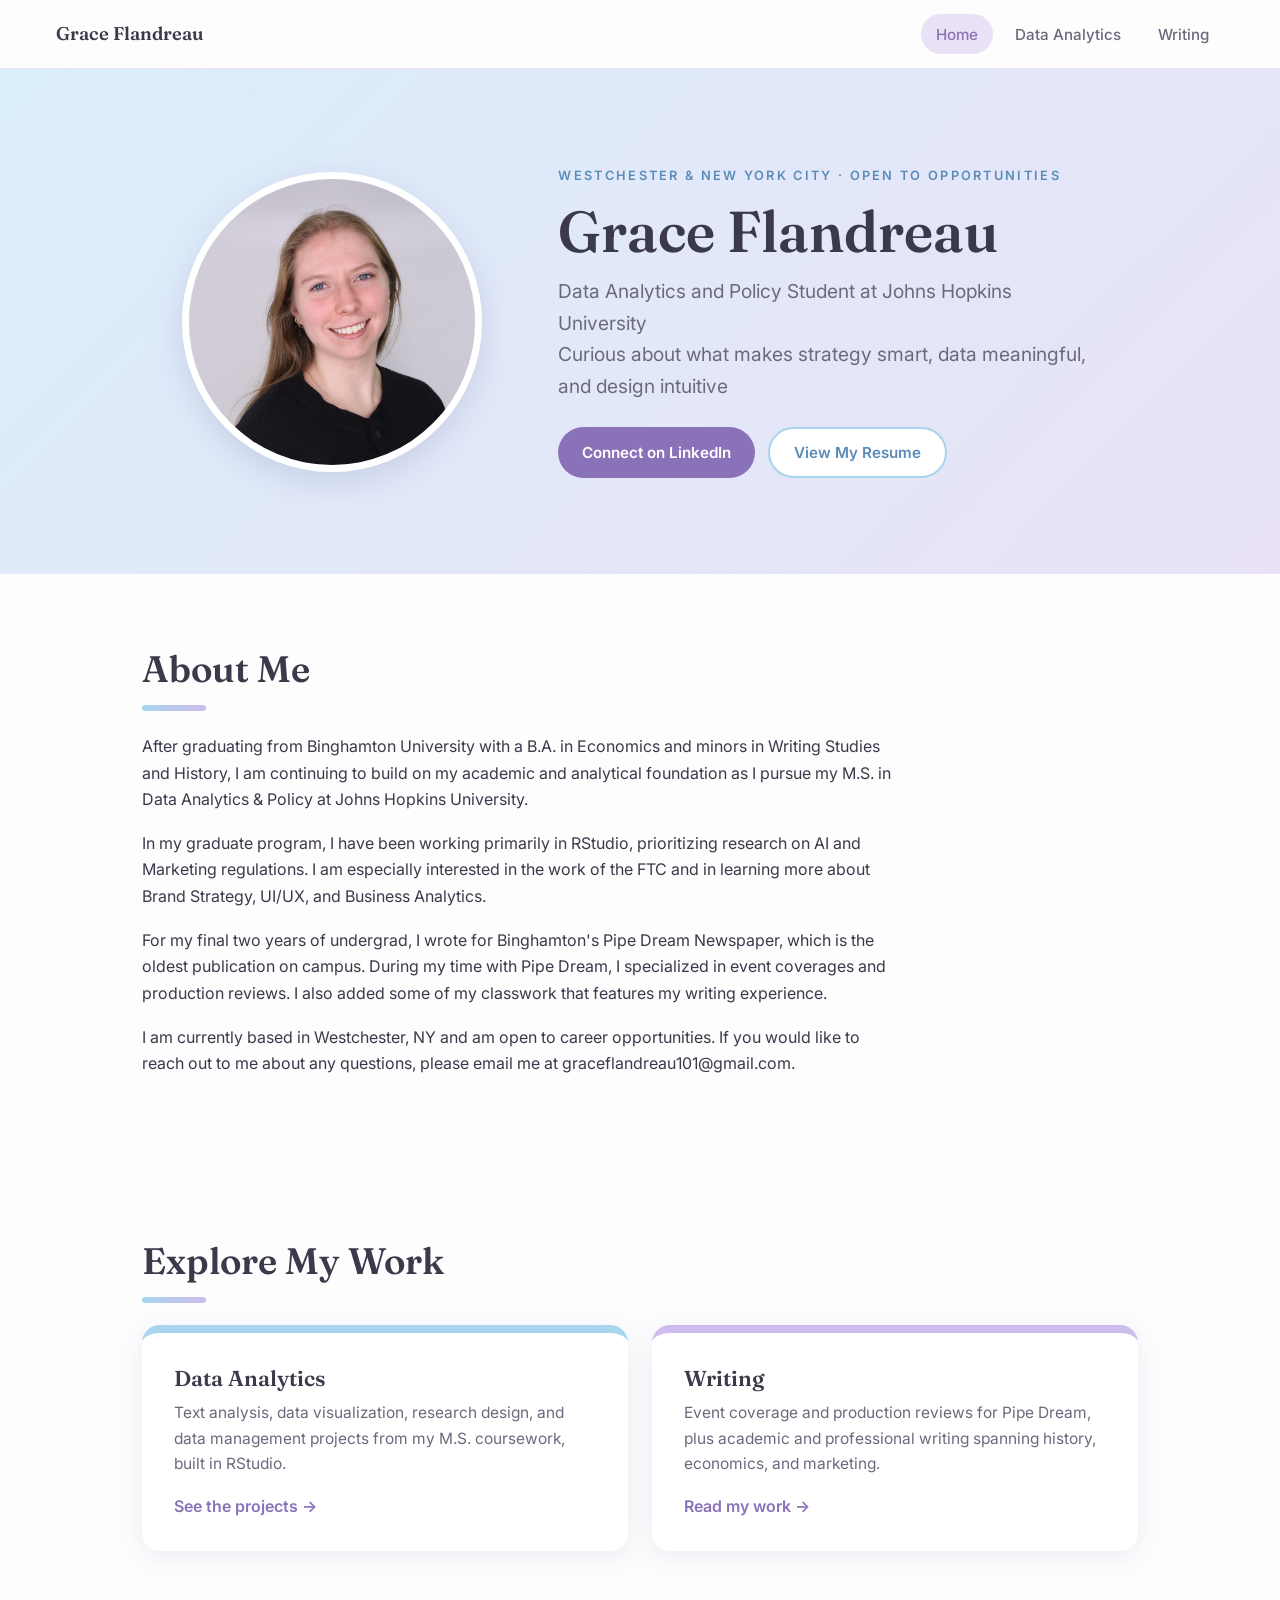
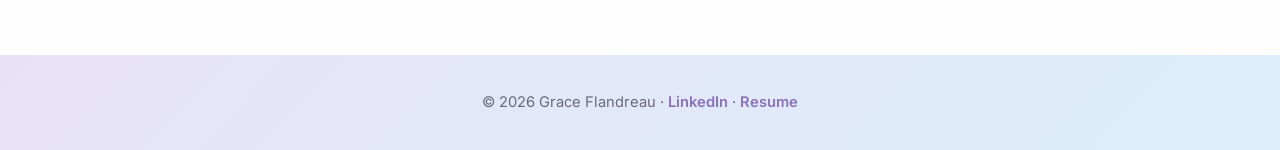
==== index.html @ 59e382e0 "Initial portfolio site: homepage, data analytics, and writing pages Co-Authored-By: Claude Fable 5 <" ====
<!DOCTYPE html>
<html lang="en">
<head>
  <meta charset="UTF-8">
  <meta name="viewport" content="width=device-width, initial-scale=1.0">
  <title>Grace Flandreau — Data Analytics &amp; Writing</title>
  <meta name="description" content="Grace Flandreau is a Data Analytics and Policy graduate student at Johns Hopkins University with a background in economics, journalism, and writing.">
  <link rel="preconnect" href="https://fonts.googleapis.com">
  <link rel="preconnect" href="https://fonts.gstatic.com" crossorigin>
  <link href="https://fonts.googleapis.com/css2?family=Fraunces:wght@500;600;700&family=Inter:wght@400;500;600&display=swap" rel="stylesheet">
  <link rel="stylesheet" href="styles.css">
</head>
<body>

  <nav class="nav">
    <a class="nav-name" href="index.html">Grace <span>Flandreau</span></a>
    <div class="nav-links">
      <a href="index.html" class="active">Home</a>
      <a href="data-analytics.html">Data Analytics</a>
      <a href="writing.html">Writing</a>
    </div>
  </nav>

  <header class="hero">
    <!-- Drop your photo into the images folder as "grace.jpg".
         Until then, a soft gradient circle with your initials shows instead. -->
    <img class="hero-photo" src="images/grace.jpg" alt="Photo of Grace Flandreau"
         onerror="this.outerHTML='<div class=&quot;hero-photo-fallback&quot;>GF</div>'">
    <div class="hero-text">
      <p class="eyebrow">Westchester &amp; New York City &middot; Open to opportunities</p>
      <h1>Grace Flandreau</h1>
      <p class="tagline">Data Analytics and Policy Student at Johns Hopkins University<br>Curious about what makes strategy smart, data meaningful, and design intuitive</p>
      <div class="hero-buttons">
        <a class="btn btn-primary" href="https://www.linkedin.com/in/graceflandreau" target="_blank" rel="noopener">Connect on LinkedIn</a>
        <a class="btn btn-secondary" href="files/resume-grace-flandreau.pdf" target="_blank" rel="noopener">View My Resume</a>
      </div>
    </div>
  </header>

  <main>
    <section class="section about">
      <h2>About Me</h2>
      <div class="accent-bar"></div>
      <p>After graduating from Binghamton University with a B.A. in Economics and minors in Writing Studies and History, I am continuing to build on my academic and analytical foundation as I pursue my M.S. in Data Analytics &amp; Policy at Johns Hopkins University.</p>
      <p>In my graduate program, I have been working primarily in RStudio, prioritizing research on AI and Marketing regulations. I am especially interested in the work of the FTC and in learning more about Brand Strategy, UI/UX, and Business Analytics.</p>
      <p>For my final two years of undergrad, I wrote for Binghamton's Pipe Dream Newspaper, which is the oldest publication on campus. During my time with Pipe Dream, I specialized in event coverages and production reviews. I also added some of my classwork that features my writing experience.</p>
      <p>I am currently based in Westchester, NY and am open to career opportunities. If you would like to reach out to me about any questions, please email me at graceflandreau101@gmail.com.</p>
    </section>

    <section class="section">
      <h2>Explore My Work</h2>
      <div class="accent-bar"></div>
      <div class="explore-grid">
        <a class="explore-card" href="data-analytics.html">
          <h3>Data Analytics</h3>
          <p>Text analysis, data visualization, research design, and data management projects from my M.S. coursework, built in RStudio.</p>
          <span class="card-link">See the projects &rarr;</span>
        </a>
        <a class="explore-card purple-top" href="writing.html">
          <h3>Writing</h3>
          <p>Event coverage and production reviews for Pipe Dream, plus academic and professional writing spanning history, economics, and marketing.</p>
          <span class="card-link">Read my work &rarr;</span>
        </a>
      </div>
    </section>
  </main>

  <footer class="footer">
    <p>&copy; 2026 Grace Flandreau &middot; <a href="https://www.linkedin.com/in/graceflandreau" target="_blank" rel="noopener">LinkedIn</a> &middot; <a href="files/resume-grace-flandreau.pdf" target="_blank" rel="noopener">Resume</a></p>
  </footer>

</body>
</html>
---- styles.css ----
/* ============================================
   Grace Flandreau — Portfolio Styles
   Palette: light blues, greens, and purples
   ============================================ */

:root {
  --blue-light: #dbeefb;
  --blue: #a8d4ee;
  --blue-deep: #5b8cb8;
  --green-light: #ddf2e4;
  --green: #b5e0c4;
  --green-deep: #5f9c77;
  --purple-light: #e9e2f7;
  --purple: #cdbcec;
  --purple-deep: #8a72b8;
  --ink: #3b3a4a;
  --ink-soft: #6b6a7d;
  --paper: #fdfdfe;
  --card: #ffffff;
  --radius: 18px;
  --shadow: 0 6px 24px rgba(110, 120, 160, 0.12);
  --shadow-hover: 0 10px 32px rgba(110, 120, 160, 0.22);
}

* {
  margin: 0;
  padding: 0;
  box-sizing: border-box;
}

html {
  scroll-behavior: smooth;
}

body {
  font-family: "Inter", "Segoe UI", system-ui, sans-serif;
  color: var(--ink);
  background: var(--paper);
  line-height: 1.65;
}

h1, h2, h3 {
  font-family: "Fraunces", Georgia, serif;
  font-weight: 600;
  line-height: 1.25;
}

a {
  color: var(--blue-deep);
}

/* ---------- Navigation ---------- */

.nav {
  position: sticky;
  top: 0;
  z-index: 50;
  display: flex;
  align-items: center;
  justify-content: space-between;
  padding: 0.9rem clamp(1.2rem, 5vw, 3.5rem);
  background: rgba(253, 253, 254, 0.88);
  backdrop-filter: blur(10px);
  border-bottom: 1px solid var(--purple-light);
}

.nav-name {
  font-family: "Fraunces", Georgia, serif;
  font-size: 1.15rem;
  font-weight: 600;
  text-decoration: none;
  color: var(--ink);
}

.nav-links {
  display: flex;
  gap: 0.4rem;
}

.nav-links a {
  text-decoration: none;
  color: var(--ink-soft);
  font-size: 0.95rem;
  font-weight: 500;
  padding: 0.45rem 0.95rem;
  border-radius: 999px;
  transition: background 0.2s, color 0.2s;
}

.nav-links a:hover {
  background: var(--blue-light);
  color: var(--ink);
}

.nav-links a.active {
  background: var(--purple-light);
  color: var(--purple-deep);
}

/* ---------- Hero (homepage) ---------- */

.hero {
  display: flex;
  align-items: center;
  justify-content: center;
  gap: clamp(2rem, 6vw, 5rem);
  flex-wrap: wrap;
  padding: clamp(3rem, 8vw, 6rem) clamp(1.2rem, 5vw, 3.5rem);
  background: linear-gradient(135deg, var(--blue-light) 0%, var(--purple-light) 100%);
}

.hero-photo {
  width: clamp(220px, 28vw, 300px);
  height: clamp(220px, 28vw, 300px);
  border-radius: 50%;
  object-fit: cover;
  border: 7px solid #ffffff;
  box-shadow: var(--shadow-hover);
}

.hero-photo-fallback {
  width: clamp(220px, 28vw, 300px);
  height: clamp(220px, 28vw, 300px);
  border-radius: 50%;
  border: 7px solid #ffffff;
  box-shadow: var(--shadow-hover);
  background: linear-gradient(140deg, var(--blue) 0%, var(--purple) 100%);
  display: flex;
  align-items: center;
  justify-content: center;
  font-family: "Fraunces", Georgia, serif;
  font-size: 4.5rem;
  color: #ffffff;
  letter-spacing: 0.05em;
}

.hero-text {
  max-width: 540px;
}

.hero-text .eyebrow {
  text-transform: uppercase;
  letter-spacing: 0.18em;
  font-size: 0.8rem;
  font-weight: 600;
  color: var(--blue-deep);
  margin-bottom: 0.6rem;
}

.hero-text h1 {
  font-size: clamp(2.4rem, 5.5vw, 3.6rem);
  margin-bottom: 0.5rem;
}

.hero-text .tagline {
  font-size: 1.2rem;
  color: var(--ink-soft);
  margin-bottom: 1.5rem;
}

.hero-buttons {
  display: flex;
  gap: 0.8rem;
  flex-wrap: wrap;
}

.btn {
  display: inline-flex;
  align-items: center;
  gap: 0.5rem;
  text-decoration: none;
  font-weight: 600;
  font-size: 0.95rem;
  padding: 0.7rem 1.5rem;
  border-radius: 999px;
  transition: transform 0.15s, box-shadow 0.2s;
}

.btn:hover {
  transform: translateY(-2px);
  box-shadow: var(--shadow-hover);
}

.btn-primary {
  background: var(--purple-deep);
  color: #ffffff;
}

.btn-secondary {
  background: #ffffff;
  color: var(--blue-deep);
  border: 2px solid var(--blue);
}

/* ---------- Sections ---------- */

.section {
  max-width: 1060px;
  margin: 0 auto;
  padding: clamp(2.5rem, 6vw, 4.5rem) clamp(1.2rem, 5vw, 2rem);
}

.section h2 {
  font-size: clamp(1.7rem, 3.5vw, 2.3rem);
  margin-bottom: 0.4rem;
}

.section .section-sub {
  color: var(--ink-soft);
  max-width: 640px;
  margin-bottom: 2rem;
}

.accent-bar {
  width: 64px;
  height: 6px;
  border-radius: 3px;
  margin: 0.8rem 0 1.4rem;
  background: linear-gradient(90deg, var(--blue), var(--purple));
}

/* ---------- About (homepage) ---------- */

.about p {
  margin-bottom: 1.1rem;
  max-width: 760px;
}

/* ---------- Explore cards (homepage) ---------- */

.explore-grid {
  display: grid;
  grid-template-columns: repeat(auto-fit, minmax(280px, 1fr));
  gap: 1.5rem;
}

.explore-card {
  display: block;
  text-decoration: none;
  color: var(--ink);
  background: var(--card);
  border-radius: var(--radius);
  padding: 2rem;
  box-shadow: var(--shadow);
  border-top: 8px solid var(--blue);
  transition: transform 0.18s, box-shadow 0.2s;
}

.explore-card:hover {
  transform: translateY(-4px);
  box-shadow: var(--shadow-hover);
}

.explore-card.green-top {
  border-top-color: var(--green);
}

.explore-card.purple-top {
  border-top-color: var(--purple);
}

.explore-card h3 {
  font-size: 1.35rem;
  margin-bottom: 0.5rem;
}

.explore-card p {
  color: var(--ink-soft);
  font-size: 0.97rem;
  margin-bottom: 1rem;
}

.explore-card .card-link {
  font-weight: 600;
  color: var(--purple-deep);
}

/* ---------- Page headers (subpages) ---------- */

.page-header {
  text-align: center;
  padding: clamp(2.5rem, 6vw, 4rem) clamp(1.2rem, 5vw, 2rem) clamp(1.8rem, 4vw, 2.8rem);
}

.page-header.blue-green {
  background: linear-gradient(135deg, var(--blue-light), var(--purple-light));
}

.page-header.purple-blue {
  background: linear-gradient(135deg, var(--purple-light), var(--blue-light));
}

.page-header h1 {
  font-size: clamp(2rem, 4.5vw, 2.9rem);
  margin-bottom: 0.6rem;
}

.page-header p {
  color: var(--ink-soft);
  max-width: 660px;
  margin: 0 auto;
}

/* ---------- Project / clip cards ---------- */

.card-grid {
  display: grid;
  grid-template-columns: repeat(auto-fill, minmax(300px, 1fr));
  gap: 1.5rem;
}

.work-card {
  display: flex;
  flex-direction: column;
  background: var(--card);
  border-radius: var(--radius);
  padding: 1.7rem;
  box-shadow: var(--shadow);
  transition: transform 0.18s, box-shadow 0.2s;
}

.work-card:hover {
  transform: translateY(-4px);
  box-shadow: var(--shadow-hover);
}

.work-meta {
  display: flex;
  align-items: center;
  gap: 0.6rem;
  margin-bottom: 0.8rem;
}

.tag {
  font-size: 0.75rem;
  font-weight: 600;
  letter-spacing: 0.04em;
  padding: 0.25rem 0.75rem;
  border-radius: 999px;
}

.tag-blue { background: var(--blue-light); color: var(--blue-deep); }
.tag-green { background: var(--green-light); color: var(--green-deep); }
.tag-purple { background: var(--purple-light); color: var(--purple-deep); }

.work-date {
  font-size: 0.82rem;
  color: var(--ink-soft);
}

.work-card h3 {
  font-size: 1.18rem;
  margin-bottom: 0.6rem;
}

.work-card h3 a {
  text-decoration: none;
  color: var(--ink);
}

.work-card h3 a:hover {
  color: var(--purple-deep);
}

.work-card p {
  font-size: 0.93rem;
  color: var(--ink-soft);
  flex-grow: 1;
  margin-bottom: 1rem;
}

.work-link {
  font-weight: 600;
  font-size: 0.92rem;
  text-decoration: none;
  color: var(--blue-deep);
}

.work-link:hover {
  text-decoration: underline;
}

/* ---------- Footer ---------- */

.footer {
  margin-top: 2rem;
  padding: 2.2rem clamp(1.2rem, 5vw, 3.5rem);
  text-align: center;
  background: linear-gradient(135deg, var(--purple-light), var(--blue-light));
  color: var(--ink-soft);
  font-size: 0.92rem;
}

.footer a {
  color: var(--purple-deep);
  font-weight: 600;
  text-decoration: none;
}

.footer a:hover {
  text-decoration: underline;
}

/* ---------- Responsive ---------- */

@media (max-width: 640px) {
  .nav {
    flex-direction: column;
    gap: 0.6rem;
  }

  .hero {
    text-align: center;
  }

  .hero-buttons {
    justify-content: center;
  }
}
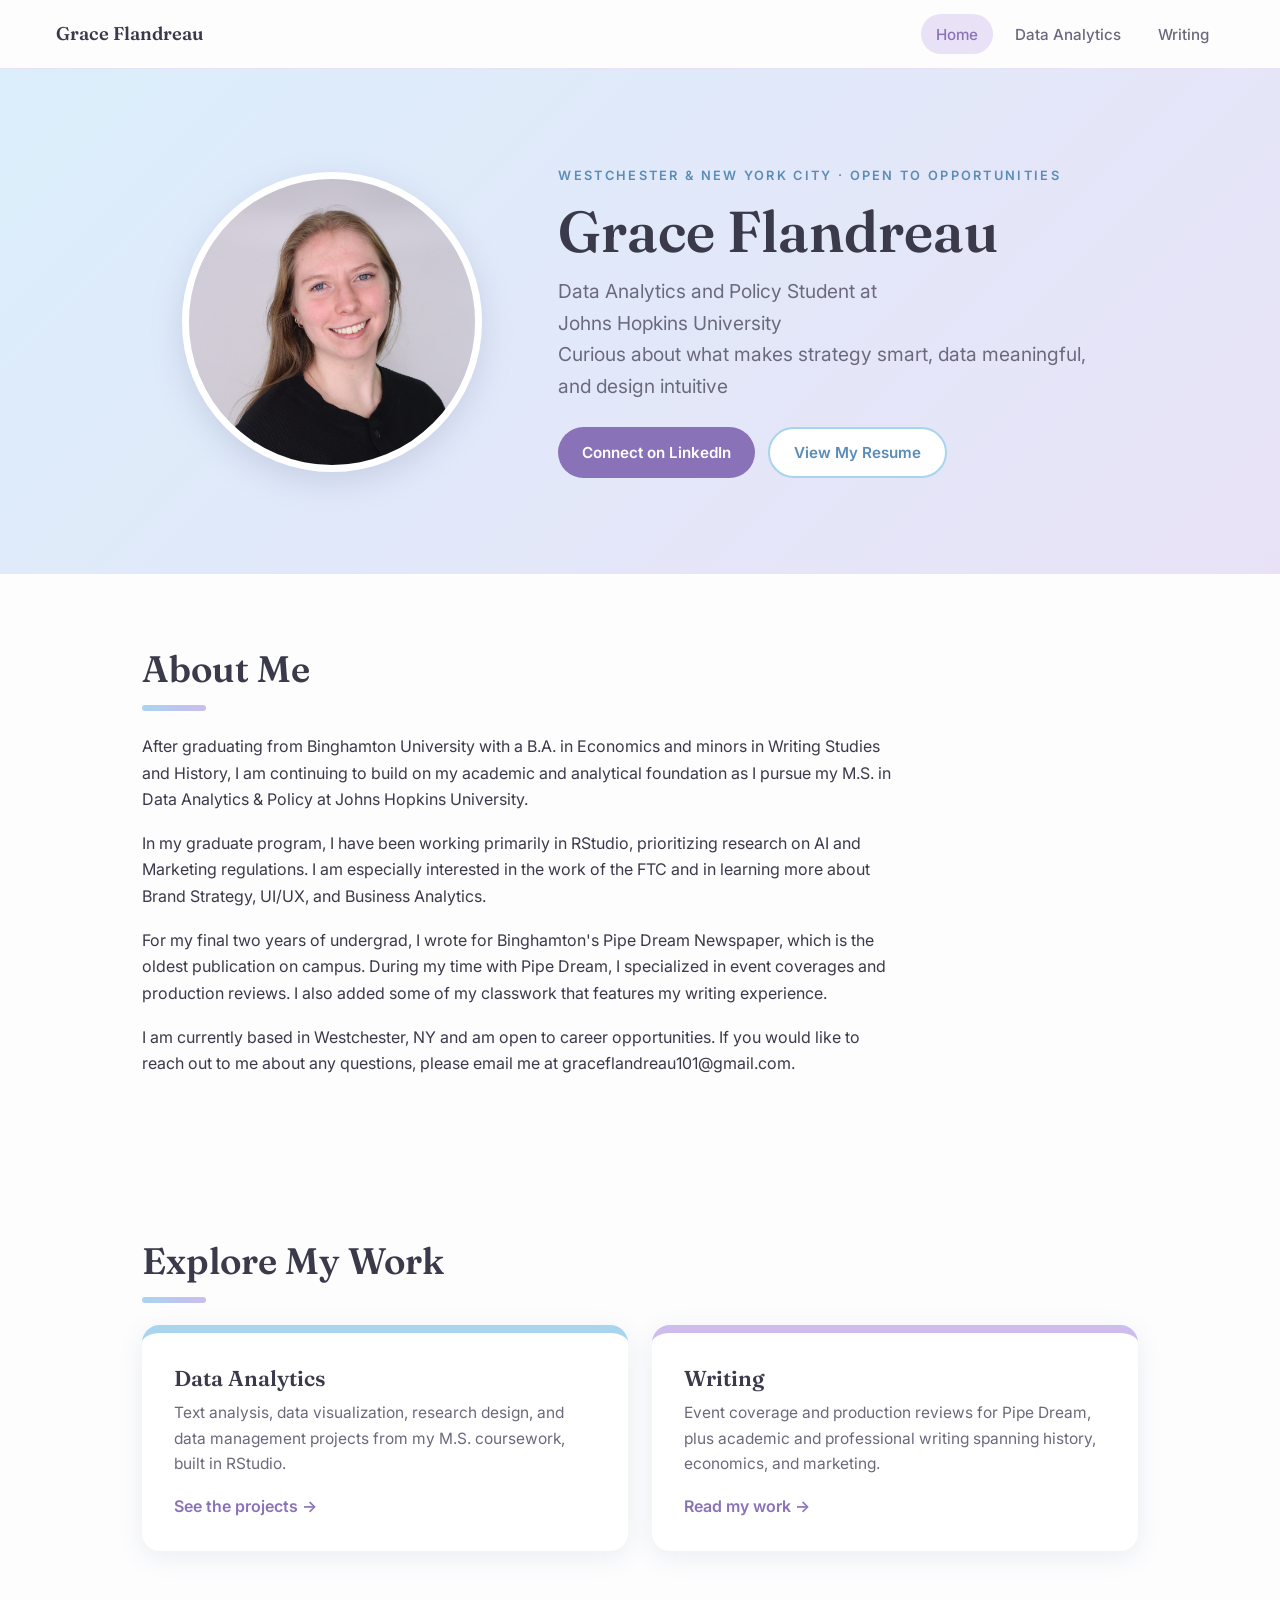
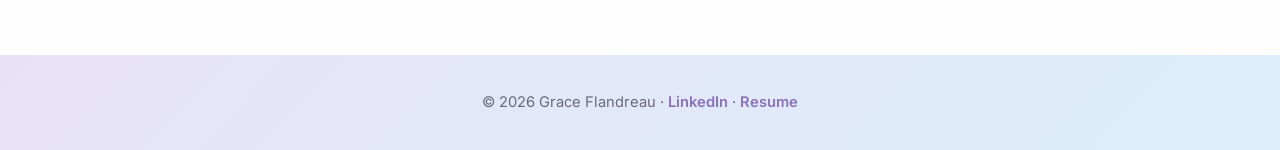
==== commit 3cd32a1f: "Update resume PDF and keep university name on one line Co-Authored-By: Claude Fable 5 <noreply@anthr" ====
--- a/index.html
+++ b/index.html
@@ -29,7 +29,7 @@
     <div class="hero-text">
       <p class="eyebrow">Westchester &amp; New York City &middot; Open to opportunities</p>
       <h1>Grace Flandreau</h1>
-      <p class="tagline">Data Analytics and Policy Student at Johns Hopkins University<br>Curious about what makes strategy smart, data meaningful, and design intuitive</p>
+      <p class="tagline">Data Analytics and Policy Student at Johns&nbsp;Hopkins&nbsp;University<br>Curious about what makes strategy smart, data meaningful, and design intuitive</p>
       <div class="hero-buttons">
         <a class="btn btn-primary" href="https://www.linkedin.com/in/graceflandreau" target="_blank" rel="noopener">Connect on LinkedIn</a>
         <a class="btn btn-secondary" href="files/resume-grace-flandreau.pdf" target="_blank" rel="noopener">View My Resume</a>
